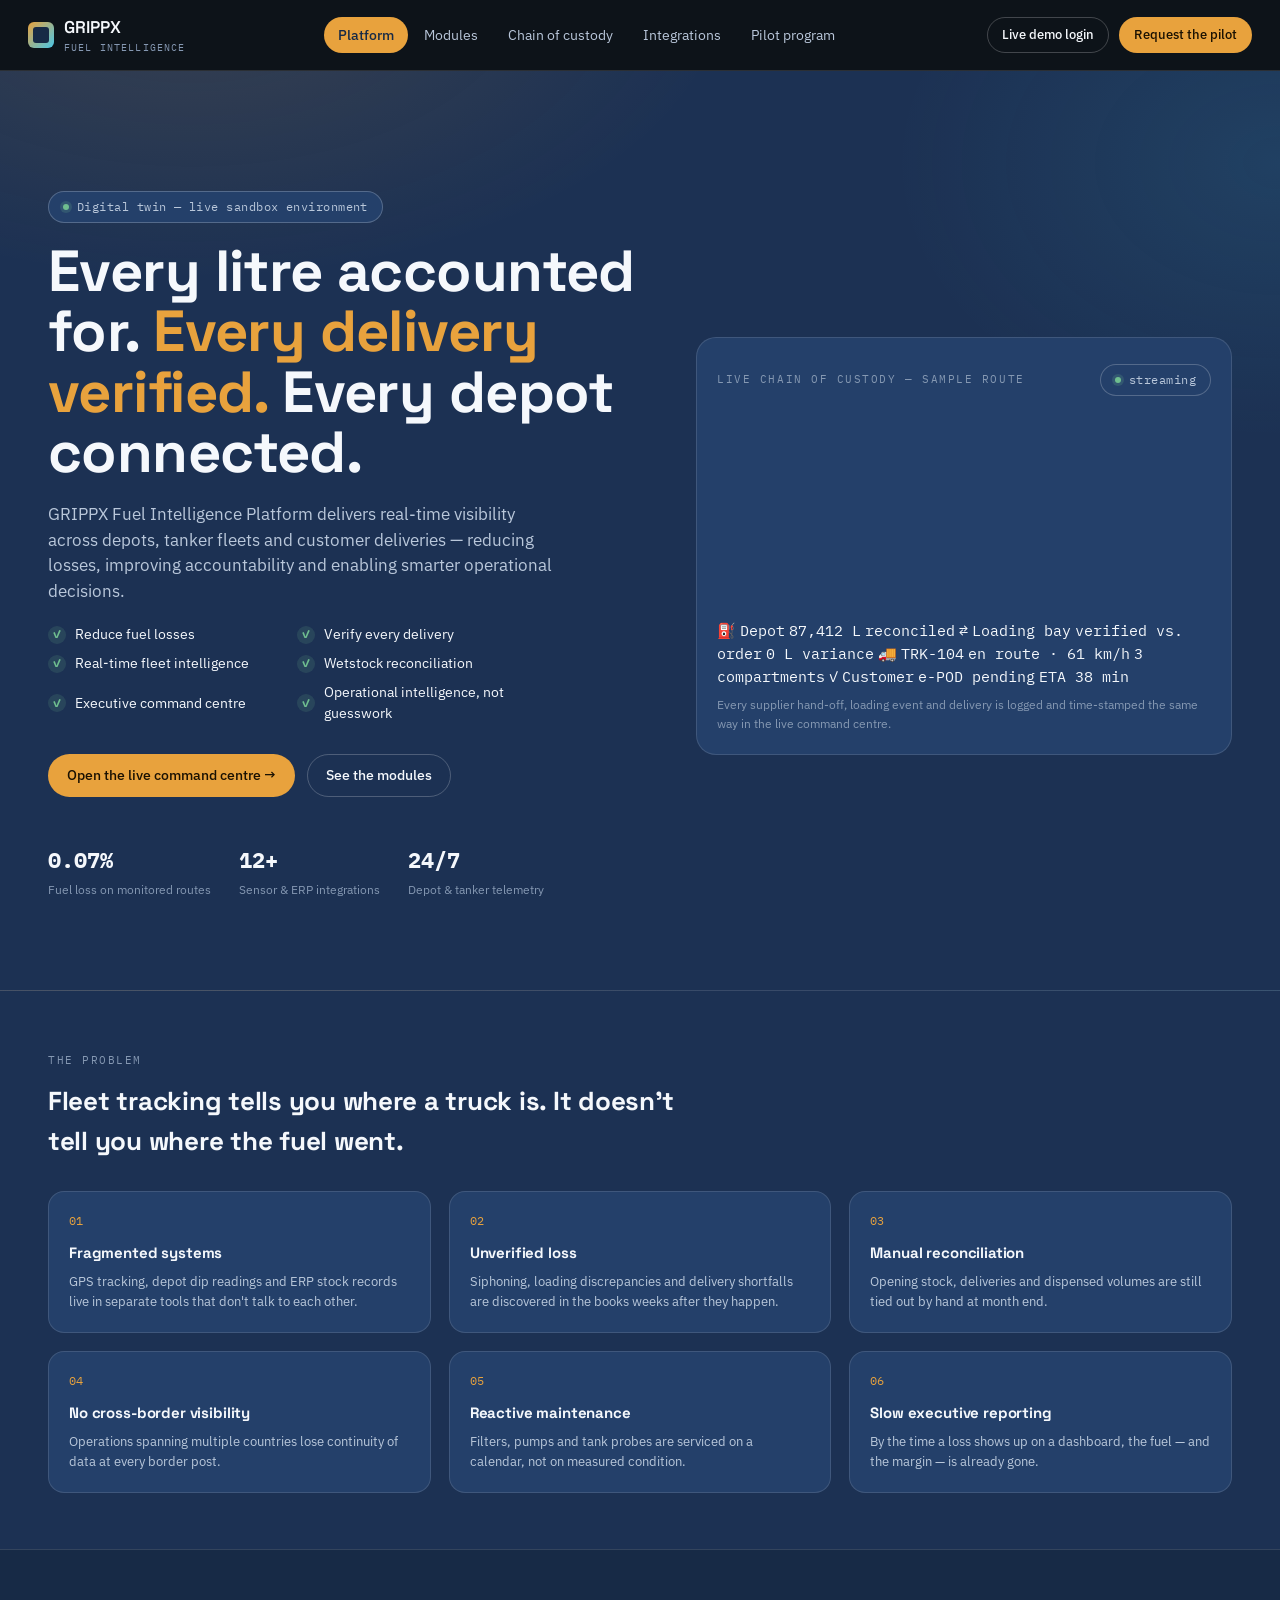
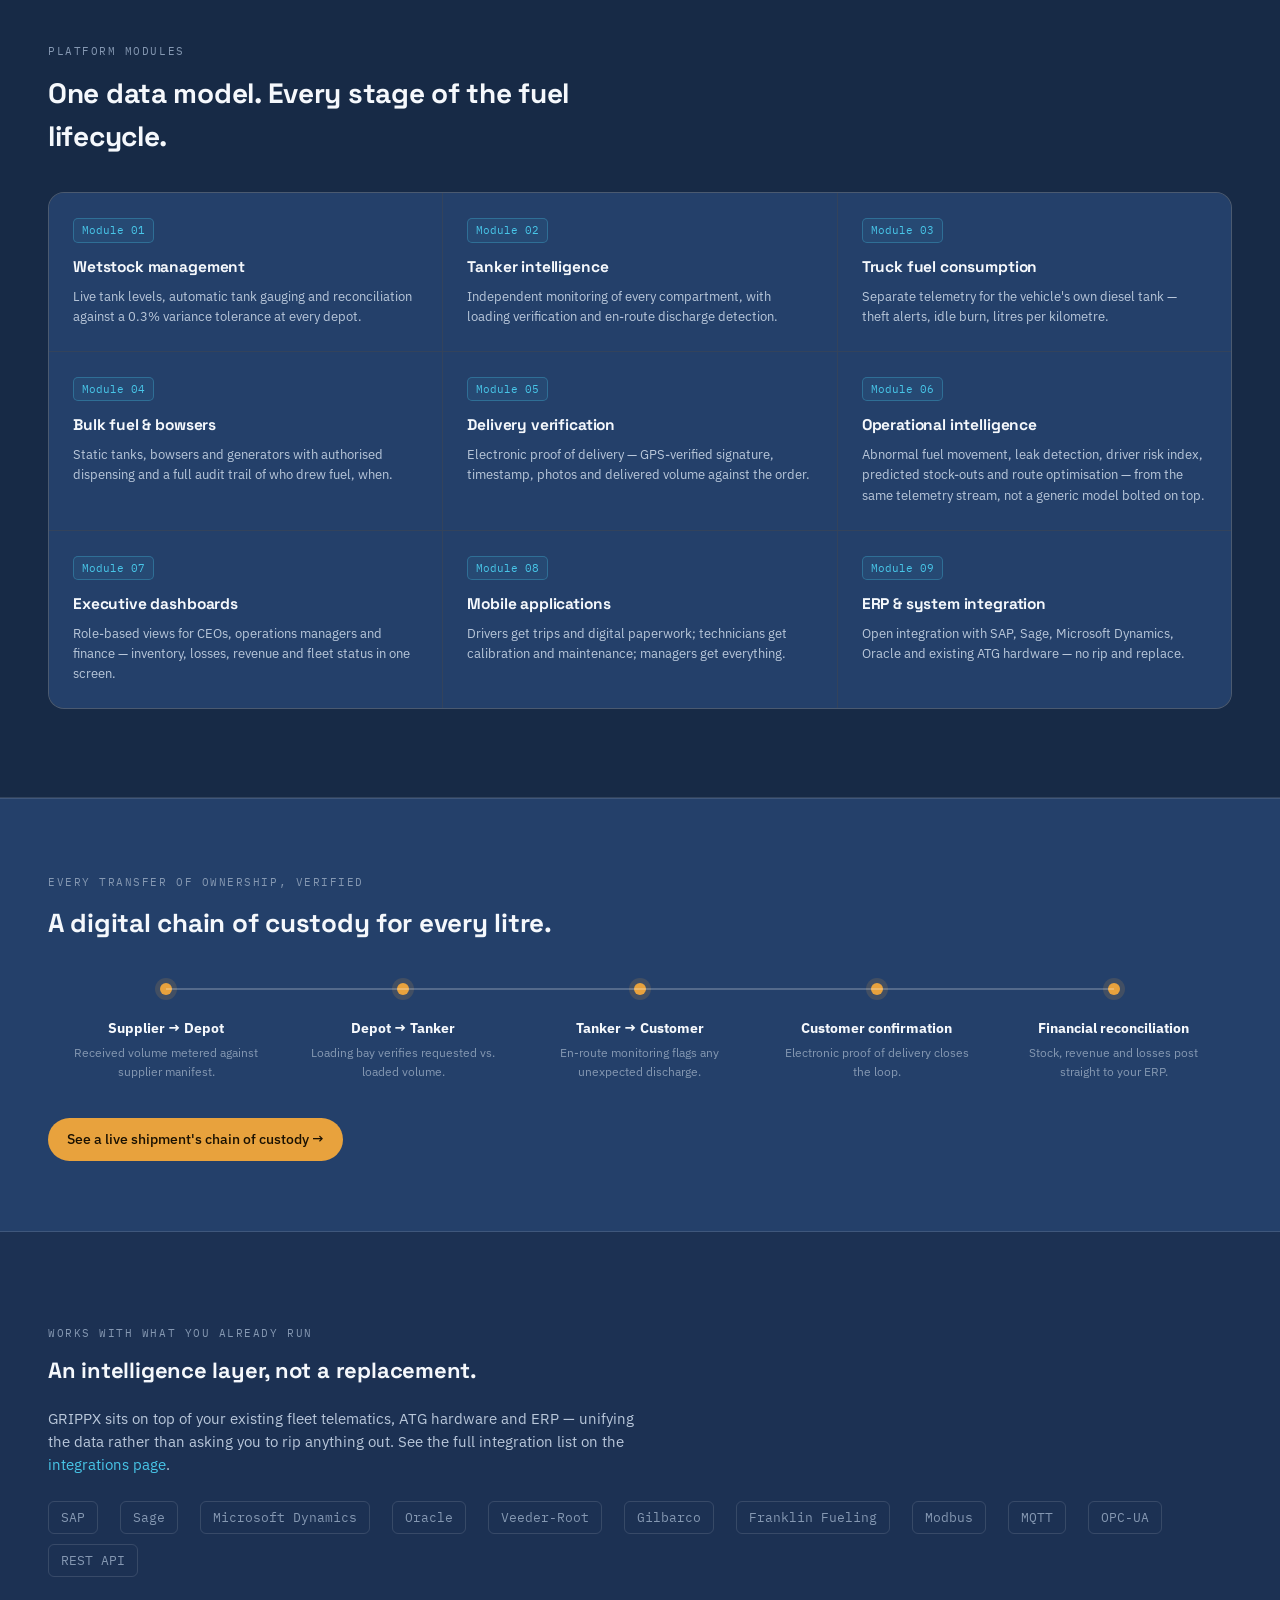
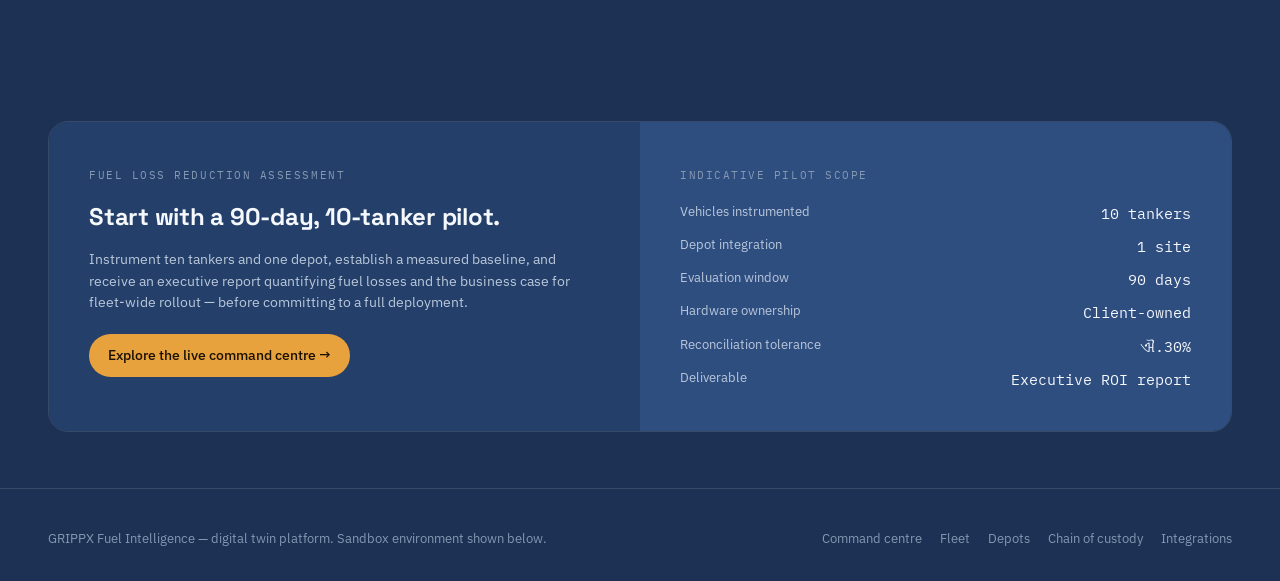
==== index.html @ 18851857 "Add files via upload" ====
<!doctype html>
<html lang="en">
<head>
<meta charset="utf-8">
<meta name="viewport" content="width=device-width, initial-scale=1">
<title>GRIPPX Fuel Intelligence — The Digital Twin for Your Fuel Supply Chain</title>
<meta name="description" content="A live digital twin of your fuel supply chain — depot wetstock, tanker compartments and delivery verification, unified in real time.">
<link rel="stylesheet" href="css/styles.css">
<style>
  .hero{
    padding:120px 0 90px;
    background:
      radial-gradient(ellipse 900px 500px at 15% -10%, rgba(232,162,61,0.14), transparent 60%),
      radial-gradient(ellipse 700px 500px at 100% 10%, rgba(72,198,232,0.10), transparent 55%);
    border-bottom:1px solid var(--line);
  }
  .hero-grid{ display:grid; grid-template-columns:1.05fr 0.95fr; gap:56px; align-items:center; }
  @media (max-width:980px){ .hero-grid{ grid-template-columns:1fr; } .hero{ padding:80px 0 60px; } }
  .hero h1{ font-size:clamp(34px,4.6vw,58px); line-height:1.04; margin:18px 0 20px; }
  .hero h1 em{ font-style:normal; color:var(--amber); }
  .hero p.lead{ font-size:16.5px; color:var(--text-dim); max-width:520px; }
  .outcome-list{
    list-style:none; margin:20px 0 0; padding:0; max-width:480px;
    display:grid; grid-template-columns:1fr 1fr; gap:8px 18px;
  }
  .outcome-list li{ display:flex; align-items:center; gap:9px; font-size:13.5px; color:var(--text); }
  .outcome-list .check{
    width:18px; height:18px; border-radius:50%; flex:none;
    background:rgba(111,190,143,0.15); color:var(--sage);
    display:flex; align-items:center; justify-content:center; font-size:11px; font-weight:700;
  }
  .hero-actions{ display:flex; gap:12px; margin-top:30px; flex-wrap:wrap; }
  .hero-stats{ display:flex; gap:28px; margin-top:46px; flex-wrap:wrap; }
  .hero-stats div strong{ display:block; font-family:var(--font-mono); font-size:22px; color:var(--text); }
  .hero-stats div span{ font-size:11.5px; color:var(--text-faint); }

  /* signature flow diagram */
  .flow-card{ background:var(--panel); border:1px solid var(--line); border-radius:20px; padding:26px 20px 20px; }
  .flow-card .cap{ display:flex; justify-content:space-between; align-items:baseline; margin-bottom:14px; }
  .flow-node text{ font-family:var(--font-mono); }
  .flow-particle{ filter:drop-shadow(0 0 3px var(--amber)); }

  .logos-row{ display:flex; flex-wrap:wrap; gap:10px 22px; align-items:center; }
  .logos-row span{ font-family:var(--font-mono); font-size:12.5px; color:var(--text-faint); border:1px solid var(--line); padding:6px 12px; border-radius:6px; }

  .problem-grid{ display:grid; grid-template-columns:repeat(3,1fr); gap:18px; }
  @media (max-width:880px){ .problem-grid{ grid-template-columns:1fr 1fr; } }
  @media (max-width:600px){ .problem-grid{ grid-template-columns:1fr; } }
  .problem-card{ padding:20px; }
  .problem-card .num{ font-family:var(--font-mono); color:var(--amber); font-size:12px; }
  .problem-card h4{ font-size:15px; margin:10px 0 8px; }
  .problem-card p{ font-size:13px; color:var(--text-dim); }

  .module-list{ display:grid; grid-template-columns:repeat(3,1fr); gap:1px; background:var(--line); border:1px solid var(--line); border-radius:16px; overflow:hidden; }
  @media (max-width:880px){ .module-list{ grid-template-columns:1fr 1fr; } }
  @media (max-width:600px){ .module-list{ grid-template-columns:1fr; } }
  .module{ background:var(--panel); padding:24px; }
  .module .tagchip{ display:inline-block; font-family:var(--font-mono); font-size:10.5px; color:var(--cyan); border:1px solid rgba(72,198,232,0.3); background:rgba(72,198,232,0.07); padding:3px 8px; border-radius:5px; margin-bottom:12px; }
  .module h4{ font-size:15.5px; margin-bottom:8px; }
  .module p{ font-size:13px; color:var(--text-dim); }

  .custody-band{ padding:70px 0; background:var(--panel); border-top:1px solid var(--line); border-bottom:1px solid var(--line); }
  .custody-steps{ display:flex; align-items:stretch; gap:0; margin-top:40px; }
  .custody-step{ flex:1; position:relative; padding:0 18px; text-align:center; }
  .custody-step .dot{ width:12px; height:12px; border-radius:50%; background:var(--amber); margin:0 auto 14px; box-shadow:0 0 0 5px rgba(232,162,61,0.15); }
  .custody-step .line{ position:absolute; top:5px; left:-50%; width:100%; height:2px; background:var(--line-strong); z-index:0; }
  .custody-step:first-child .line{ display:none; }
  .custody-step h5{ font-size:13.5px; margin-bottom:6px; }
  .custody-step p{ font-size:12px; color:var(--text-faint); }
  @media (max-width:780px){ .custody-steps{ flex-direction:column; gap:24px; } .custody-step .line{ display:none; } }

  .cta-band{ padding:90px 0; text-align:center; }
  .cta-band h2{ font-size:clamp(26px,3.4vw,40px); max-width:680px; margin:0 auto 16px; }
  .cta-band p{ color:var(--text-dim); max-width:520px; margin:0 auto 28px; }

  .pilot-card{ display:grid; grid-template-columns:1fr 1fr; gap:0; border:1px solid var(--line); border-radius:20px; overflow:hidden; }
  @media (max-width:820px){ .pilot-card{ grid-template-columns:1fr; } }
  .pilot-copy{ padding:40px; background:var(--panel); }
  .pilot-figures{ padding:40px; background:var(--panel-2); }
  .pilot-figures dl{ display:grid; grid-template-columns:1fr auto; gap:10px 16px; margin:0; }
  .pilot-figures dt{ color:var(--text-dim); font-size:13px; }
  .pilot-figures dd{ margin:0; font-family:var(--font-mono); text-align:right; }
</style>
</head>
<body>

<header class="shell-header">
  <a href="index.html" class="brand"><span class="mark"></span><div>GRIPPX<br><small>FUEL INTELLIGENCE</small></div></a>
  <nav class="nav-links">
    <a href="index.html" data-nav="index.html">Platform</a>
    <a href="#modules">Modules</a>
    <a href="custody.html">Chain of custody</a>
    <a href="integrations.html" data-nav="integrations.html">Integrations</a>
    <a href="#pilot">Pilot program</a>
  </nav>
  <div class="nav-cta">
    <button class="menu-toggle" aria-label="Menu">☰</button>
    <a href="login.html" class="btn btn-ghost btn-sm">Live demo login</a>
    <a href="#pilot" class="btn btn-primary btn-sm">Request the pilot</a>
  </div>
</header>

<section class="hero">
  <div class="wrap hero-grid">
    <div>
      <span class="pill"><span class="dot live"></span> Digital twin — live sandbox environment</span>
      <h1>Every litre accounted for. <em>Every delivery verified.</em> Every depot connected.</h1>
      <p class="lead">GRIPPX Fuel Intelligence Platform delivers real-time visibility across depots, tanker fleets and customer deliveries — reducing losses, improving accountability and enabling smarter operational decisions.</p>
      <ul class="outcome-list">
        <li><span class="check">✓</span> Reduce fuel losses</li>
        <li><span class="check">✓</span> Verify every delivery</li>
        <li><span class="check">✓</span> Real-time fleet intelligence</li>
        <li><span class="check">✓</span> Wetstock reconciliation</li>
        <li><span class="check">✓</span> Executive command centre</li>
        <li><span class="check">✓</span> Operational intelligence, not guesswork</li>
      </ul>
      <div class="hero-actions">
        <a href="dashboard.html" class="btn btn-primary">Open the live command centre →</a>
        <a href="#modules" class="btn btn-ghost">See the modules</a>
      </div>
      <div class="hero-stats">
        <div><strong>0.07%</strong><span>Fuel loss on monitored routes</span></div>
        <div><strong>12+</strong><span>Sensor &amp; ERP integrations</span></div>
        <div><strong>24/7</strong><span>Depot &amp; tanker telemetry</span></div>
      </div>
    </div>

    <div class="flow-card">
      <div class="cap">
        <span class="eyebrow">Live chain of custody — sample route</span>
        <span class="pill"><span class="dot live"></span> streaming</span>
      </div>
      <svg viewBox="0 0 520 220" width="100%" style="height:auto; display:block;"
        <line x1="60" y1="110" x2="460" y2="110" stroke="var(--line-strong)" stroke-width="2"/>
        <!-- flowing particles -->
        <circle r="3.4" fill="var(--amber)" class="flow-particle"><animateMotion dur="3.2s" repeatCount="indefinite" path="M60,110 L460,110"/></circle>
        <circle r="3.4" fill="var(--amber)" class="flow-particle" opacity="0.7"><animateMotion dur="3.2s" begin="1.05s" repeatCount="indefinite" path="M60,110 L460,110"/></circle>
        <circle r="3.4" fill="var(--amber)" class="flow-particle" opacity="0.45"><animateMotion dur="3.2s" begin="2.1s" repeatCount="indefinite" path="M60,110 L460,110"/></circle>

        <!-- nodes -->
        <g class="flow-node" transform="translate(60,110)">
          <circle r="16" fill="var(--ink)" stroke="var(--cyan)" stroke-width="1.6"/>
          <circle r="16" fill="none" stroke="var(--cyan)" stroke-width="1"><animate attributeName="r" values="16;26;16" dur="2.8s" repeatCount="indefinite"/><animate attributeName="opacity" values="0.5;0;0.5" dur="2.8s" repeatCount="indefinite"/></circle>
          <text x="0" y="4" text-anchor="middle" font-size="10" fill="var(--text)">⛽</text>
          <text x="0" y="-30" text-anchor="middle" font-size="11" fill="var(--text)">Depot</text>
          <text x="0" y="-16" text-anchor="middle" font-size="9" fill="var(--text-faint)">87,412 L</text>
          <text x="0" y="42" text-anchor="middle" font-size="9" fill="var(--sage)">reconciled</text>
        </g>
        <g class="flow-node" transform="translate(193,110)">
          <circle r="16" fill="var(--ink)" stroke="var(--amber)" stroke-width="1.6"/>
          <text x="0" y="4" text-anchor="middle" font-size="10" fill="var(--text)">⇄</text>
          <text x="0" y="-30" text-anchor="middle" font-size="11" fill="var(--text)">Loading bay</text>
          <text x="0" y="-16" text-anchor="middle" font-size="9" fill="var(--text-faint)">verified vs. order</text>
          <text x="0" y="42" text-anchor="middle" font-size="9" fill="var(--sage)">0 L variance</text>
        </g>
        <g class="flow-node" transform="translate(326,110)">
          <circle r="16" fill="var(--ink)" stroke="var(--amber)" stroke-width="1.6"/>
          <text x="0" y="4" text-anchor="middle" font-size="10" fill="var(--text)">🚚</text>
          <text x="0" y="-30" text-anchor="middle" font-size="11" fill="var(--text)">TRK-104</text>
          <text x="0" y="-16" text-anchor="middle" font-size="9" fill="var(--text-faint)">en route · 61 km/h</text>
          <text x="0" y="42" text-anchor="middle" font-size="9" fill="var(--cyan)">3 compartments</text>
        </g>
        <g class="flow-node" transform="translate(460,110)">
          <circle r="16" fill="var(--ink)" stroke="var(--sage)" stroke-width="1.6"/>
          <text x="0" y="4" text-anchor="middle" font-size="10" fill="var(--text)">✓</text>
          <text x="0" y="-30" text-anchor="middle" font-size="11" fill="var(--text)">Customer</text>
          <text x="0" y="-16" text-anchor="middle" font-size="9" fill="var(--text-faint)">e-POD pending</text>
          <text x="0" y="42" text-anchor="middle" font-size="9" fill="var(--text-faint)">ETA 38 min</text>
        </g>
      </svg>
      <div style="margin-top:8px; font-size:12px; color:var(--text-faint);">Every supplier hand-off, loading event and delivery is logged and time-stamped the same way in the live command centre.</div>
    </div>
  </div>
</section>

<section class="section-tight">
  <div class="wrap">
    <span class="eyebrow">The problem</span>
    <h2 style="font-size:26px; margin:10px 0 30px; max-width:640px;">Fleet tracking tells you where a truck is. It doesn't tell you where the fuel went.</h2>
    <div class="problem-grid">
      <div class="card problem-card"><div class="num">01</div><h4>Fragmented systems</h4><p>GPS tracking, depot dip readings and ERP stock records live in separate tools that don't talk to each other.</p></div>
      <div class="card problem-card"><div class="num">02</div><h4>Unverified loss</h4><p>Siphoning, loading discrepancies and delivery shortfalls are discovered in the books weeks after they happen.</p></div>
      <div class="card problem-card"><div class="num">03</div><h4>Manual reconciliation</h4><p>Opening stock, deliveries and dispensed volumes are still tied out by hand at month end.</p></div>
      <div class="card problem-card"><div class="num">04</div><h4>No cross-border visibility</h4><p>Operations spanning multiple countries lose continuity of data at every border post.</p></div>
      <div class="card problem-card"><div class="num">05</div><h4>Reactive maintenance</h4><p>Filters, pumps and tank probes are serviced on a calendar, not on measured condition.</p></div>
      <div class="card problem-card"><div class="num">06</div><h4>Slow executive reporting</h4><p>By the time a loss shows up on a dashboard, the fuel — and the margin — is already gone.</p></div>
    </div>
  </div>
</section>

<section class="section" id="modules" style="background:var(--ink); border-top:1px solid var(--line); border-bottom:1px solid var(--line);">
  <div class="wrap">
    <span class="eyebrow">Platform modules</span>
    <h2 style="font-size:28px; margin:10px 0 34px; max-width:640px;">One data model. Every stage of the fuel lifecycle.</h2>
    <div class="module-list">
      <div class="module"><span class="tagchip">Module 01</span><h4>Wetstock management</h4><p>Live tank levels, automatic tank gauging and reconciliation against a 0.3% variance tolerance at every depot.</p></div>
      <div class="module"><span class="tagchip">Module 02</span><h4>Tanker intelligence</h4><p>Independent monitoring of every compartment, with loading verification and en-route discharge detection.</p></div>
      <div class="module"><span class="tagchip">Module 03</span><h4>Truck fuel consumption</h4><p>Separate telemetry for the vehicle's own diesel tank — theft alerts, idle burn, litres per kilometre.</p></div>
      <div class="module"><span class="tagchip">Module 04</span><h4>Bulk fuel &amp; bowsers</h4><p>Static tanks, bowsers and generators with authorised dispensing and a full audit trail of who drew fuel, when.</p></div>
      <div class="module"><span class="tagchip">Module 05</span><h4>Delivery verification</h4><p>Electronic proof of delivery — GPS-verified signature, timestamp, photos and delivered volume against the order.</p></div>
      <div class="module"><span class="tagchip">Module 06</span><h4>Operational intelligence</h4><p>Abnormal fuel movement, leak detection, driver risk index, predicted stock-outs and route optimisation — from the same telemetry stream, not a generic model bolted on top.</p></div>
      <div class="module"><span class="tagchip">Module 07</span><h4>Executive dashboards</h4><p>Role-based views for CEOs, operations managers and finance — inventory, losses, revenue and fleet status in one screen.</p></div>
      <div class="module"><span class="tagchip">Module 08</span><h4>Mobile applications</h4><p>Drivers get trips and digital paperwork; technicians get calibration and maintenance; managers get everything.</p></div>
      <div class="module"><span class="tagchip">Module 09</span><h4>ERP &amp; system integration</h4><p>Open integration with SAP, Sage, Microsoft Dynamics, Oracle and existing ATG hardware — no rip and replace.</p></div>
    </div>
  </div>
</section>

<section class="custody-band" id="custody">
  <div class="wrap">
    <span class="eyebrow">Every transfer of ownership, verified</span>
    <h2 style="font-size:26px; margin:10px 0 0; max-width:600px;">A digital chain of custody for every litre.</h2>
    <div class="custody-steps">
      <div class="custody-step"><div class="line"></div><div class="dot"></div><h5>Supplier → Depot</h5><p>Received volume metered against supplier manifest.</p></div>
      <div class="custody-step"><div class="line"></div><div class="dot"></div><h5>Depot → Tanker</h5><p>Loading bay verifies requested vs. loaded volume.</p></div>
      <div class="custody-step"><div class="line"></div><div class="dot"></div><h5>Tanker → Customer</h5><p>En-route monitoring flags any unexpected discharge.</p></div>
      <div class="custody-step"><div class="line"></div><div class="dot"></div><h5>Customer confirmation</h5><p>Electronic proof of delivery closes the loop.</p></div>
      <div class="custody-step"><div class="line"></div><div class="dot"></div><h5>Financial reconciliation</h5><p>Stock, revenue and losses post straight to your ERP.</p></div>
    </div>
    <div style="margin-top:36px;">
      <a href="custody.html" class="btn btn-primary">See a live shipment's chain of custody →</a>
    </div>
  </div>
</section>

<section class="section">
  <div class="wrap">
    <span class="eyebrow">Works with what you already run</span>
    <h2 style="font-size:22px; margin:10px 0 20px;">An intelligence layer, not a replacement.</h2>
    <p style="color:var(--text-dim); max-width:600px; margin-bottom:24px;">GRIPPX sits on top of your existing fleet telematics, ATG hardware and ERP — unifying the data rather than asking you to rip anything out. See the full integration list on the <a href="integrations.html" style="color:var(--cyan);">integrations page</a>.</p>
    <div class="logos-row">
      <span>SAP</span><span>Sage</span><span>Microsoft Dynamics</span><span>Oracle</span>
      <span>Veeder-Root</span><span>Gilbarco</span><span>Franklin Fueling</span>
      <span>Modbus</span><span>MQTT</span><span>OPC-UA</span><span>REST API</span>
    </div>
  </div>
</section>

<section class="section-tight" id="pilot">
  <div class="wrap">
    <div class="pilot-card">
      <div class="pilot-copy">
        <span class="eyebrow">Fuel loss reduction assessment</span>
        <h3 style="font-size:24px; margin:12px 0 14px;">Start with a 90-day, 10-tanker pilot.</h3>
        <p style="color:var(--text-dim); font-size:14px; margin-bottom:20px;">Instrument ten tankers and one depot, establish a measured baseline, and receive an executive report quantifying fuel losses and the business case for fleet-wide rollout — before committing to a full deployment.</p>
        <a href="dashboard.html" class="btn btn-primary">Explore the live command centre →</a>
      </div>
      <div class="pilot-figures">
        <span class="eyebrow">Indicative pilot scope</span>
        <dl style="margin-top:16px;">
          <dt>Vehicles instrumented</dt><dd>10 tankers</dd>
          <dt>Depot integration</dt><dd>1 site</dd>
          <dt>Evaluation window</dt><dd>90 days</dd>
          <dt>Hardware ownership</dt><dd>Client-owned</dd>
          <dt>Reconciliation tolerance</dt><dd>ଐ.30%</dd>
          <dt>Deliverable</dt><dd>Executive ROI report</dd>
        </dl>
      </div>
    </div>
  </div>
</section>

<footer class="site-footer">
  <div class="wrap">
    <span>GRIPPX Fuel Intelligence — digital twin platform. Sandbox environment shown below.</span>
    <nav>
      <a href="dashboard.html">Command centre</a>
      <a href="fleet.html">Fleet</a>
      <a href="depot.html">Depots</a>
      <a href="custody.html">Chain of custody</a>
      <a href="integrations.html">Integrations</a>
    </nav>
  </div>
</footer>

<script src="js/data.js"></script>
<script src="js/app.js"></script>
</body>
</html>
---- css/styles.css ----
/* =================================================================
   GRIPPX FUEL INTELLIGENCE — design system
   Standalone visual identity (independent of grippx.co retail brand)

   Direction: an instrumentation console for liquid fuel. The palette
   comes from the physical world being measured — graphite chassis,
   diesel-amber readouts, gauge-glass cyan — rather than a generic
   SaaS gradient. Numbers are set in mono because they are
   measurements, not decoration.
   ================================================================= */

@import url('https://fonts.googleapis.com/css2?family=Space+Grotesk:wght@400;500;600;700&family=IBM+Plex+Sans:wght@400;500;600&family=IBM+Plex+Mono:wght@400;500;600&display=swap');

:root{
  /* -- surfaces: mid-tone blueprint navy --
     Lighter than a typical "dark mode" black so it reads as an
     engineering blueprint / schematic surface rather than an OLED
     app shell — while still being a "dark UI" for the console. */
  --ink:        #172A46;
  --ink-2:      #1C3153;
  --panel:      #24406A;
  --panel-2:    #2F4E80;
  --panel-3:    #3B5D92;
  --line:       rgba(255,255,255,0.12);
  --line-strong:rgba(255,255,255,0.22);

  /* -- text -- */
  --text:       #F5F8FC;
  --text-dim:   #B9C7DA;
  --text-faint: #8598B2;

  /* -- signal colors (measured, not decorative) -- */
  --amber:      #E8A23D;   /* diesel / primary readout — the one warm note */
  --amber-dim:  #8A6528;
  --cyan:       #48C6E8;   /* telemetry / the "twin" glow */
  --cyan-dim:   #2C6E7C;
  --sage:       #6FBE8F;   /* nominal / ok */
  --red:        #E5555B;   /* critical alarm */
  --red-dim:    #4A2225;
  --violet:     #9C8CF0;   /* AI / predictive */

  --radius-sm: 6px;
  --radius: 10px;
  --radius-lg: 16px;

  --font-display: 'Space Grotesk', sans-serif;
  --font-body: 'IBM Plex Sans', sans-serif;
  --font-mono: 'IBM Plex Mono', monospace;
}

*,*::before,*::after{ box-sizing:border-box; }
html{ scroll-behavior:smooth; }
body{
  margin:0;
  background:var(--ink-2);
  color:var(--text);
  font-family:var(--font-body);
  font-size:15px;
  line-height:1.55;
  -webkit-font-smoothing:antialiased;
}
img{ max-width:100%; display:block; }
a{ color:inherit; text-decoration:none; }
h1,h2,h3,h4{ font-family:var(--font-display); margin:0; letter-spacing:-0.01em; }
p{ margin:0; }
button{ font-family:inherit; }
::selection{ background:var(--amber); color:var(--ink); }

@media (prefers-reduced-motion: reduce){
  *{ animation-duration:0.001ms !important; animation-iteration-count:1 !important; transition-duration:0.001ms !important; }
}

/* focus visibility */
a:focus-visible, button:focus-visible, [tabindex]:focus-visible{
  outline:2px solid var(--cyan);
  outline-offset:2px;
}

.mono{ font-family:var(--font-mono); }
.eyebrow{
  font-family:var(--font-mono);
  font-size:11px;
  letter-spacing:0.14em;
  text-transform:uppercase;
  color:var(--text-faint);
}

/* -------------------- shell / nav -------------------- */
.shell-header{
  position:sticky; top:0; z-index:50;
  display:flex; align-items:center; justify-content:space-between;
  gap:24px;
  padding:14px 28px;
  background:rgba(12,15,18,0.88);
  backdrop-filter:blur(10px);
  border-bottom:1px solid var(--line);
}
.brand{
  display:flex; align-items:center; gap:10px;
  font-family:var(--font-display); font-weight:600; font-size:17px;
  color:var(--text);
}
.brand .mark{
  width:26px; height:26px; border-radius:6px;
  background:linear-gradient(135deg, var(--amber), var(--cyan));
  position:relative; flex:none;
}
.brand .mark::after{
  content:''; position:absolute; inset:5px;
  border-radius:3px; background:var(--ink);
}
.brand small{
  display:block; font-family:var(--font-mono); font-weight:400;
  font-size:9.5px; letter-spacing:0.12em; color:var(--text-faint); margin-top:1px;
}

.nav-links{ display:flex; align-items:center; gap:2px; }
.nav-links a{
  padding:8px 14px; border-radius:999px; font-size:13.5px; color:var(--text-dim);
  transition:color .15s, background .15s;
}
.nav-links a:hover{ color:var(--text); background:var(--panel); }
.nav-links a.active{ color:var(--ink); background:var(--amber); font-weight:500; }

.nav-cta{
  display:flex; align-items:center; gap:10px;
}
.btn{
  display:inline-flex; align-items:center; gap:8px;
  padding:10px 18px; border-radius:999px;
  font-size:13.5px; font-weight:500; border:1px solid transparent;
  cursor:pointer; transition:transform .15s, filter .15s, background .15s;
  white-space:nowrap;
}
.btn:hover{ filter:brightness(1.08); }
.btn:active{ transform:scale(0.98); }
.btn-primary{ background:var(--amber); color:#1A1102; }
.btn-ghost{ background:transparent; border-color:var(--line-strong); color:var(--text); }
.btn-ghost:hover{ background:var(--panel); }
.btn-sm{ padding:7px 14px; font-size:12.5px; }

.menu-toggle{ display:none; background:none; border:1px solid var(--line-strong); color:var(--text); border-radius:8px; padding:8px 10px; }

@media (max-width: 880px){
  .nav-links{ display:none; }
  .menu-toggle{ display:inline-flex; }
}

/* -------------------- generic layout -------------------- */
.wrap{ max-width:1240px; margin:0 auto; padding:0 28px; }
.section{ padding:88px 0; }
.section-tight{ padding:56px 0; }
.grid{ display:grid; gap:20px; }

.pill{
  display:inline-flex; align-items:center; gap:8px;
  padding:6px 14px; border-radius:999px;
  border:1px solid var(--line-strong);
  font-family:var(--font-mono); font-size:11.5px; letter-spacing:0.04em;
  color:var(--text-dim); background:var(--panel);
}
.pill .dot{ width:6px; height:6px; border-radius:50%; background:var(--sage); box-shadow:0 0 0 3px rgba(111,190,143,0.18); }
.pill .dot.live{ animation:pulse-dot 2s infinite; }
@keyframes pulse-dot{ 0%,100%{ opacity:1 } 50%{ opacity:.35 } }

.card{
  background:var(--panel);
  border:1px solid var(--line);
  border-radius:var(--radius-lg);
  padding:22px;
}

footer.site-footer{
  border-top:1px solid var(--line);
  padding:40px 0 32px;
  color:var(--text-faint); font-size:13px;
}
footer.site-footer .wrap{ display:flex; justify-content:space-between; align-items:center; gap:16px; flex-wrap:wrap; }
footer.site-footer nav{ display:flex; gap:18px; flex-wrap:wrap; }
footer.site-footer a:hover{ color:var(--text-dim); }

/* -------------------- app shell (dashboard pages) -------------------- */
.app-body{ background:var(--ink-2); min-height:100vh; }
.app-frame{ display:flex; min-height:100vh; }

.app-sidebar{
  width:220px; flex:none;
  background:var(--ink);
  border-right:1px solid var(--line);
  padding:18px 12px;
  position:sticky; top:0; height:100vh;
  display:flex; flex-direction:column; gap:4px;
}
.app-sidebar .brand{ padding:6px 10px 18px; }
.side-link{
  display:flex; align-items:center; gap:10px;
  padding:9px 12px; border-radius:8px; font-size:13.5px;
  color:var(--text-dim);
}
.side-link svg{ width:16px; height:16px; flex:none; opacity:.8; }
.side-link:hover{ background:var(--panel); color:var(--text); }
.side-link.active{ background:var(--panel-2); color:var(--amber); border:1px solid var(--line); }
.side-group-label{
  font-family:var(--font-mono); font-size:10px; letter-spacing:0.12em; text-transform:uppercase;
  color:var(--text-faint); padding:16px 12px 6px;
}
.sidebar-foot{
  margin-top:auto; padding:12px; border-top:1px solid var(--line);
  font-size:12px; color:var(--text-faint); font-family:var(--font-mono);
}

.app-main{ flex:1; min-width:0; }
.topbar{
  display:flex; align-items:center; justify-content:space-between; gap:16px;
  padding:16px 26px; border-bottom:1px solid var(--line);
  background:rgba(16,20,26,0.9); backdrop-filter:blur(8px);
  position:sticky; top:0; z-index:20;
}
.topbar h1{ font-size:19px; }
.topbar .sub{ color:var(--text-faint); font-size:12.5px; font-family:var(--font-mono); margin-top:2px; }
.topbar-right{ display:flex; align-items:center; gap:14px; }
.clock{ font-family:var(--font-mono); font-size:12.5px; color:var(--text-dim); }

.app-content{ padding:24px 26px 60px; }

/* KPI strip */
.kpi-grid{ display:grid; grid-template-columns:repeat(auto-fit,minmax(180px,1fr)); gap:14px; }
.kpi{
  background:var(--panel); border:1px solid var(--line); border-radius:var(--radius);
  padding:16px 18px;
}
.kpi .eyebrow{ margin-bottom:8px; }
.kpi .val{ font-family:var(--font-mono); font-size:26px; font-weight:600; letter-spacing:-0.01em; }
.kpi .val .unit{ font-size:13px; color:var(--text-faint); font-weight:400; margin-left:4px; }
.kpi .delta{ font-size:12px; margin-top:6px; display:flex; align-items:center; gap:5px; }
.kpi .delta.up{ color:var(--sage); }
.kpi .delta.down{ color:var(--red); }
.kpi .delta.flat{ color:var(--text-faint); }

.panel-title{ display:flex; align-items:center; justify-content:space-between; margin-bottom:16px; gap:10px; flex-wrap:wrap; }
.panel-title h3{ font-size:15px; }
.panel-title .eyebrow{ margin-top:3px; }

.tag{
  font-family:var(--font-mono); font-size:10.5px; letter-spacing:0.04em;
  padding:3px 8px; border-radius:5px; border:1px solid var(--line-strong);
  color:var(--text-dim);
}
.tag.ok{ color:var(--sage); border-color:rgba(111,190,143,0.35); background:rgba(111,190,143,0.08); }
.tag.warn{ color:var(--amber); border-color:rgba(232,162,61,0.35); background:rgba(232,162,61,0.08); }
.tag.crit{ color:var(--red); border-color:rgba(229,85,91,0.4); background:rgba(229,85,91,0.1); }
.tag.info{ color:var(--cyan); border-color:rgba(72,198,232,0.35); background:rgba(72,198,232,0.08); }

/* scrollbars in panels */
.scroll-panel{ max-height:420px; overflow-y:auto; }
.scroll-panel::-webkit-scrollbar{ width:8px; }
.scroll-panel::-webkit-scrollbar-thumb{ background:var(--panel-3); border-radius:8px; }

/* alerts list */
.alert-row{
  display:flex; gap:12px; align-items:flex-start;
  padding:12px 0; border-bottom:1px solid var(--line);
}
.alert-row:last-child{ border-bottom:none; }
.alert-icon{
  width:30px; height:30px; border-radius:8px; flex:none;
  display:flex; align-items:center; justify-content:center;
  font-family:var(--font-mono); font-size:13px;
}
.alert-icon.crit{ background:rgba(229,85,91,0.14); color:var(--red); }
.alert-icon.warn{ background:rgba(232,162,61,0.14); color:var(--amber); }
.alert-icon.info{ background:rgba(72,198,232,0.14); color:var(--cyan); }
.alert-row .body{ flex:1; min-width:0; }
.alert-row .head{ display:flex; justify-content:space-between; gap:10px; align-items:baseline; }
.alert-row .head strong{ font-size:13.5px; font-weight:500; }
.alert-row .time{ font-family:var(--font-mono); font-size:11px; color:var(--text-faint); white-space:nowrap; }
.alert-row .desc{ color:var(--text-dim); font-size:12.5px; margin-top:2px; }

/* tank gauge */
.tank{
  display:flex; flex-direction:column; align-items:center; gap:10px;
}
.tank-body{
  width:64px; height:120px; border-radius:8px;
  border:2px solid var(--line-strong); position:relative; overflow:hidden;
  background:var(--ink);
}
.tank-fill{
  position:absolute; left:0; right:0; bottom:0;
  background:linear-gradient(180deg, var(--amber), var(--amber-dim));
  transition:height 1.2s ease;
}
.tank-fill::before{
  content:''; position:absolute; top:-4px; left:0; right:0; height:8px;
  background:inherit; filter:brightness(1.3);
  clip-path:polygon(0 60%,10% 40%,20% 60%,30% 40%,40% 60%,50% 40%,60% 60%,70% 40%,80% 60%,90% 40%,100% 60%,100% 100%,0 100%);
}
.tank .pct{ font-family:var(--font-mono); font-weight:600; font-size:15px; }
.tank .label{ font-size:11.5px; color:var(--text-dim); text-align:center; }
.tank .meta{ font-family:var(--font-mono); font-size:10px; color:var(--text-faint); text-align:center; }

/* table */
table.data-table{ width:100%; border-collapse:collapse; font-size:13px; }
.data-table th{
  text-align:left; font-family:var(--font-mono); font-weight:500; font-size:10.5px;
  letter-spacing:0.06em; text-transform:uppercase; color:var(--text-faint);
  padding:0 12px 10px; border-bottom:1px solid var(--line);
}
.data-table td{ padding:12px; border-bottom:1px solid var(--line); vertical-align:middle; }
.data-table tr:last-child td{ border-bottom:none; }
.data-table tr.clickable{ cursor:pointer; transition:background .12s; }
.data-table tr.clickable:hover{ background:var(--panel-2); }

.progress{ height:6px; border-radius:4px; background:var(--panel-3); overflow:hidden; }
.progress > span{ display:block; height:100%; background:var(--cyan); border-radius:4px; }

.badge-driver{
  display:inline-flex; align-items:center; gap:8px; font-size:12.5px;
}
.avatar{
  width:24px; height:24px; border-radius:50%; flex:none;
  background:var(--panel-3); display:flex; align-items:center; justify-content:center;
  font-family:var(--font-mono); font-size:10px; color:var(--text-dim);
}

/* -------------------- role switcher -------------------- */
.role-switcher{
  display:flex; align-items:center; gap:2px;
  background:var(--panel); border:1px solid var(--line-strong);
  border-radius:999px; padding:3px;
}
.role-btn{
  border:none; background:transparent; color:var(--text-dim);
  font-size:12px; font-family:var(--font-mono); padding:6px 12px; border-radius:999px;
  cursor:pointer; transition:background .15s, color .15s;
  white-space:nowrap;
}
.role-btn:hover{ color:var(--text); }
.role-btn.active{ background:var(--amber); color:#1A1102; font-weight:600; }
.role-note{
  font-size:11px; color:var(--text-faint); margin-top:6px; text-align:right;
}

/* -------------------- locked / gated content -------------------- */
.locked-block{
  position:relative; overflow:hidden;
  min-height:120px;
}
.locked-block > *:not(.lock-overlay){ filter:blur(3px); opacity:0.35; pointer-events:none; user-select:none; }
.lock-overlay{
  position:absolute; inset:0; z-index:5;
  display:flex; flex-direction:column; align-items:center; justify-content:center; gap:8px;
  text-align:center; padding:16px;
}
.lock-overlay .lock-icon{
  width:34px; height:34px; border-radius:10px;
  background:var(--panel-3); border:1px solid var(--line-strong);
  display:flex; align-items:center; justify-content:center; font-size:15px; color:var(--text-dim);
}
.lock-overlay strong{ font-size:12.5px; color:var(--text); }
.lock-overlay span{ font-size:11.5px; color:var(--text-faint); font-family:var(--font-mono); }

.locked-action{
  opacity:0.45; cursor:not-allowed !important; pointer-events:none;
}
.action-lock-note{
  font-size:10.5px; color:var(--text-faint); font-family:var(--font-mono);
  display:flex; align-items:center; gap:5px; margin-top:4px;
}

.page-gate{ position:relative; }
.page-gate-overlay{
  position:absolute; inset:0; z-index:30;
  background:rgba(28,49,83,0.88); backdrop-filter:blur(6px);
  display:flex; align-items:center; justify-content:center;
}
.page-gate-card{
  text-align:center; max-width:360px; padding:36px 30px;
  background:var(--panel); border:1px solid var(--line-strong); border-radius:var(--radius-lg);
}
.page-gate-card .lock-icon{
  width:44px; height:44px; border-radius:12px; margin:0 auto 16px;
  background:var(--panel-3); border:1px solid var(--line-strong);
  display:flex; align-items:center; justify-content:center; font-size:19px; color:var(--amber);
}
.page-gate-card h3{ font-size:16px; margin-bottom:8px; }
.page-gate-card p{ font-size:12.5px; color:var(--text-dim); margin-bottom:18px; }

/* -------------------- clickable drill-down cards -------------------- */
.kpi-link, .card-link{
  cursor:pointer; transition:transform .15s, border-color .15s, background .15s;
  position:relative;
}
.kpi-link:hover, .card-link:hover{
  border-color:var(--line-strong); background:var(--panel-2); transform:translateY(-1px);
}
.kpi-link::after{
  content:'\2197'; position:absolute; top:14px; right:14px;
  font-size:12px; color:var(--text-faint); opacity:0; transition:opacity .15s;
}
.kpi-link:hover::after{ opacity:1; color:var(--cyan); }
.card-link .drill-chip{
  font-family:var(--font-mono); font-size:10.5px; color:var(--text-faint);
  display:inline-flex; align-items:center; gap:4px; margin-top:2px;
}
.card-link:hover .drill-chip{ color:var(--cyan); }

.pump-btn{
  display:flex; justify-content:space-between; align-items:center;
  padding:14px; border-radius:var(--radius); background:var(--panel); border:1px solid var(--line);
  cursor:pointer; transition:background .15s, border-color .15s; width:100%; text-align:left;
}
.pump-btn:hover:not(.locked-action){ background:var(--panel-2); border-color:var(--line-strong); }

.alert-ack-btn{
  font-family:var(--font-mono); font-size:10.5px; color:var(--text-dim);
  border:1px solid var(--line-strong); background:transparent; border-radius:6px;
  padding:4px 9px; cursor:pointer; flex:none; margin-left:8px; transition:background .15s, color .15s;
}
.alert-ack-btn:hover:not(.locked-action){ background:var(--panel-3); color:var(--text); }
@media (max-width: 980px){
  .app-sidebar{ display:none; }
  .app-content{ padding:18px; }
}
@media (max-width: 640px){
  .section{ padding:56px 0; }
  .wrap{ padding:0 18px; }
}
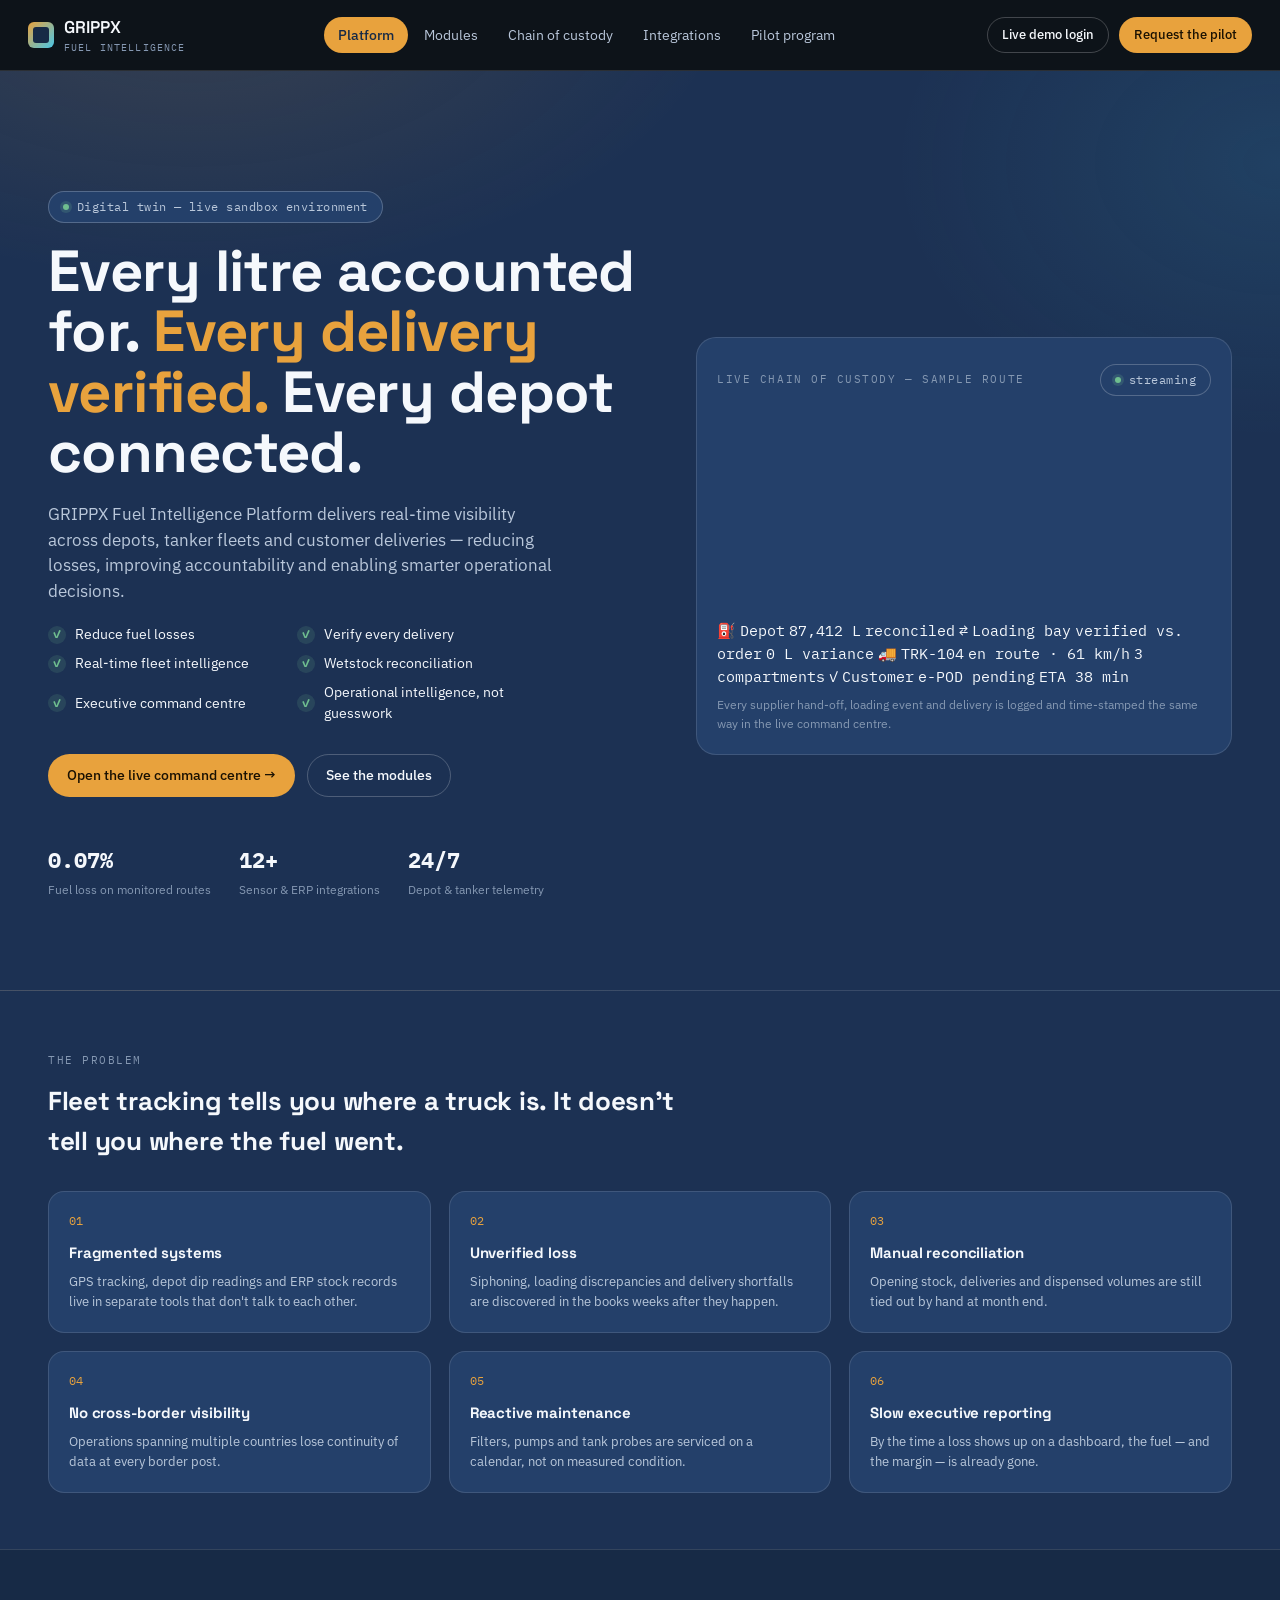
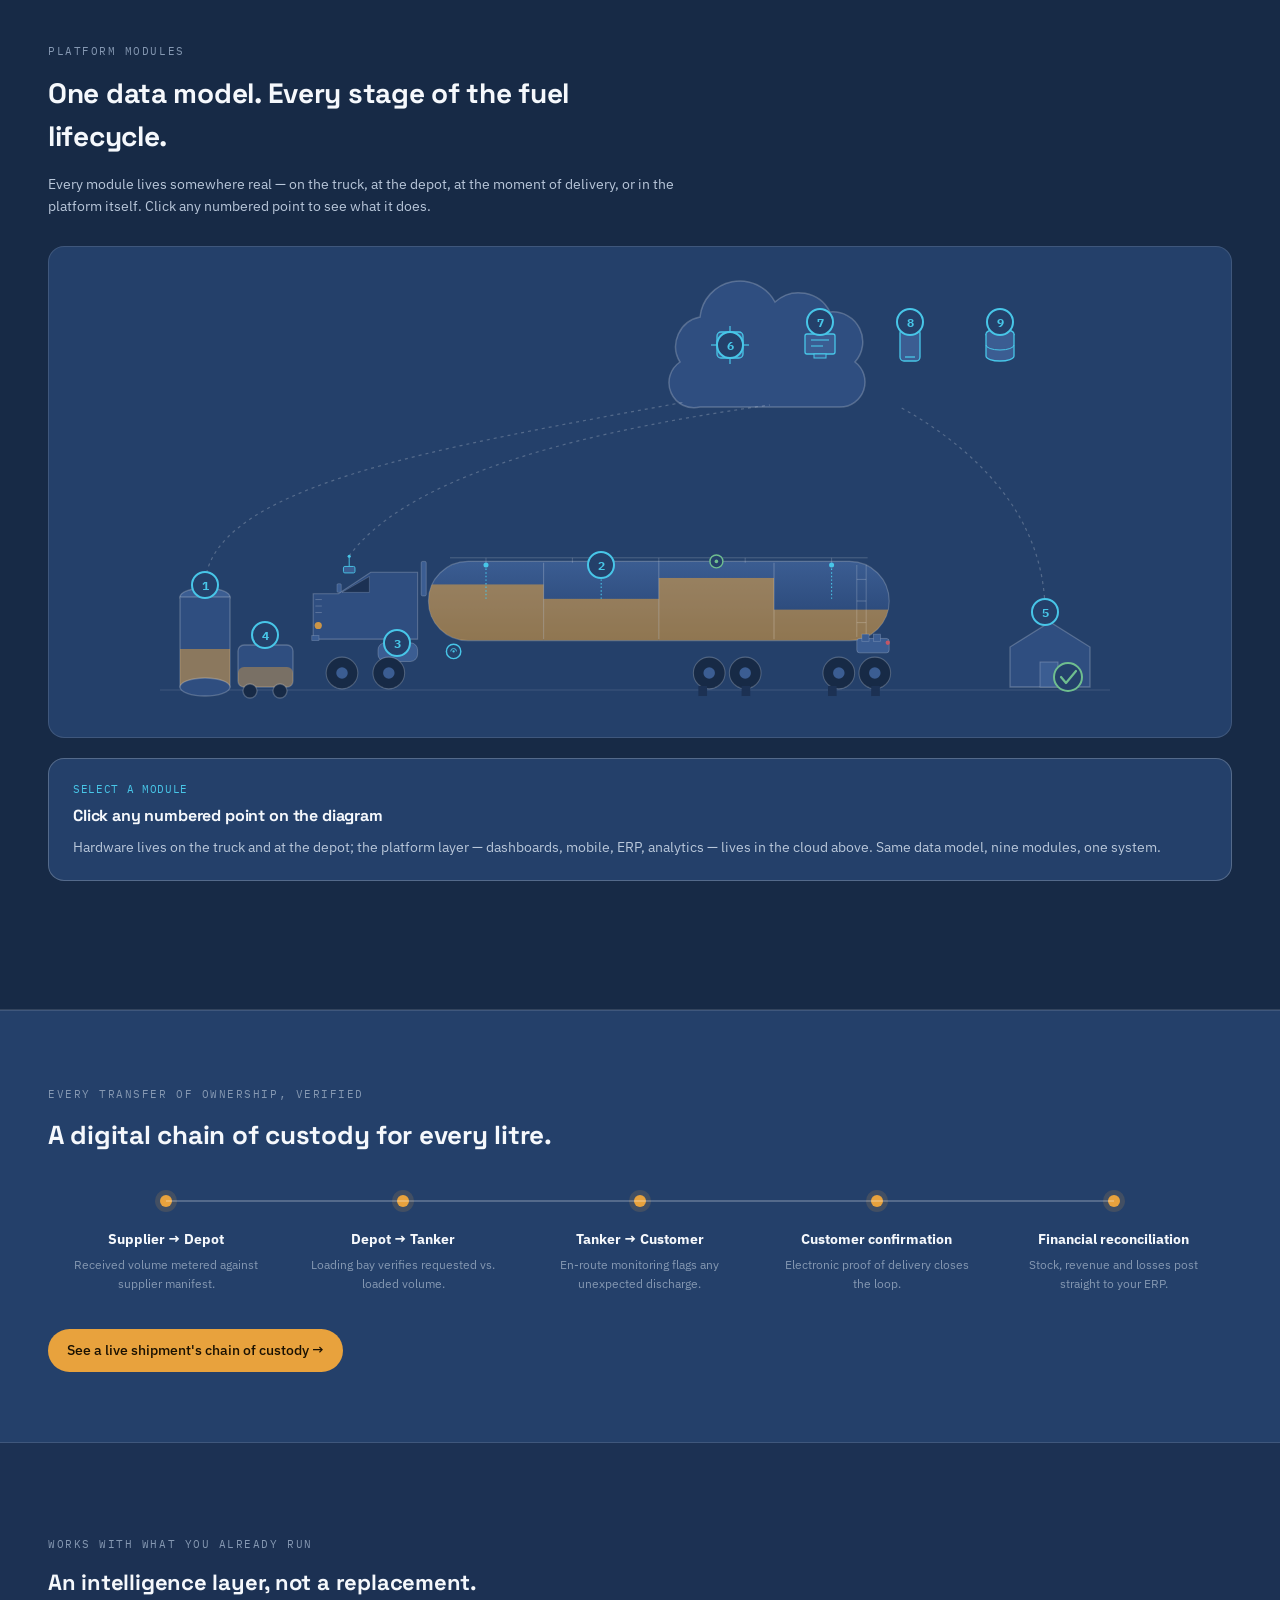
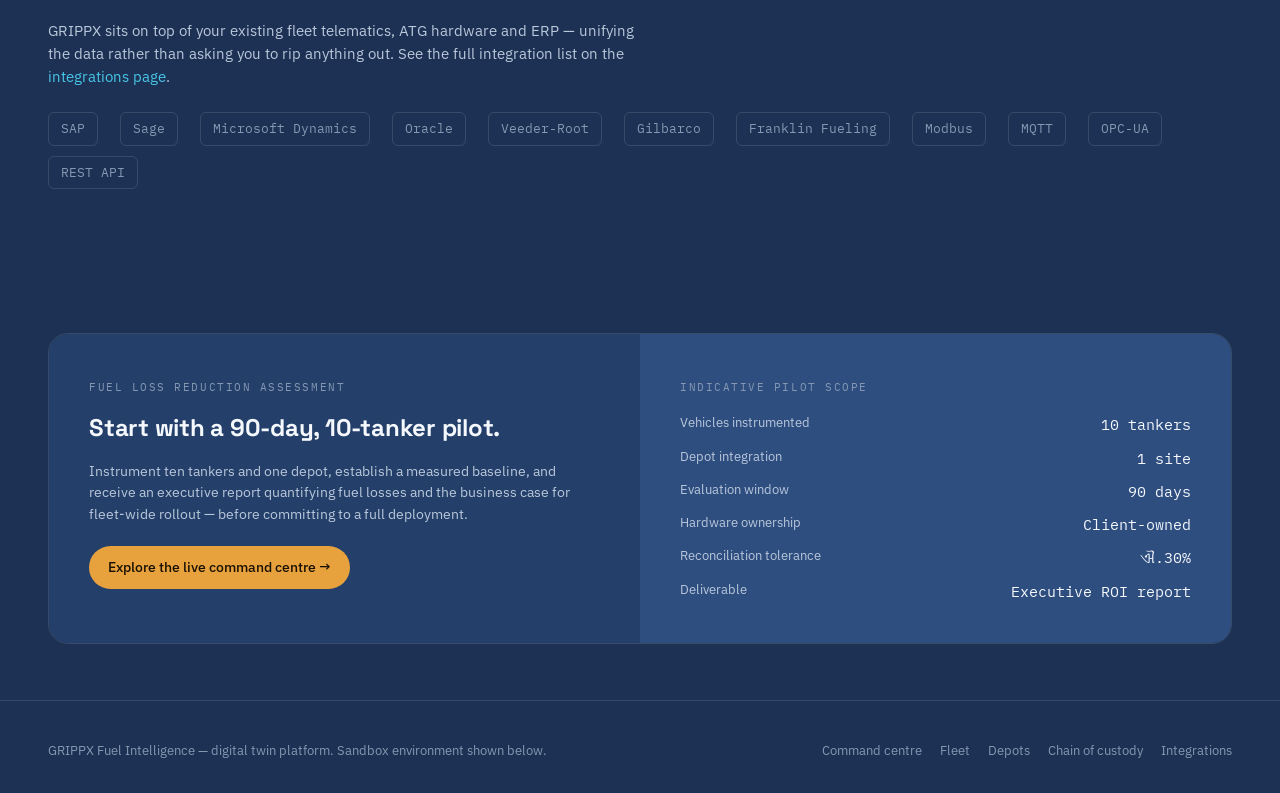
==== commit 268225e6: "Add files via upload" ====
--- a/index.html
+++ b/index.html
@@ -54,6 +54,21 @@
   .module-list{ display:grid; grid-template-columns:repeat(3,1fr); gap:1px; background:var(--line); border:1px solid var(--line); border-radius:16px; overflow:hidden; }
   @media (max-width:880px){ .module-list{ grid-template-columns:1fr 1fr; } }
   @media (max-width:600px){ .module-list{ grid-template-columns:1fr; } }
+
+  .module-pin{ cursor:pointer; }
+  .module-pin circle.pin-ring{ fill:var(--panel); stroke:var(--cyan); stroke-width:2; transition:all .15s; }
+  .module-pin text{ font-size:12px; font-weight:700; fill:var(--cyan); text-anchor:middle; dominant-baseline:central; pointer-events:none; }
+  .module-pin:hover circle.pin-ring{ stroke:var(--amber); }
+  .module-pin.active circle.pin-ring{ fill:var(--amber); stroke:var(--amber); }
+  .module-pin.active text{ fill:#1A1102; }
+  .module-pin circle.pin-pulse{ fill:none; stroke:var(--cyan); stroke-width:1.5; opacity:0; }
+  .module-pin.active circle.pin-pulse{ opacity:0.5; animation:pin-pulse 1.8s infinite; }
+  @keyframes pin-pulse{ 0%{ r:14; opacity:0.5; } 100%{ r:26; opacity:0; } }
+  .diagram-desc{
+    background:var(--panel); border:1px solid var(--line-strong); border-radius:var(--radius-lg);
+    padding:22px 24px; margin-bottom:40px; min-height:110px; transition:border-color .15s;
+  }
+  .diagram-desc .num{ font-family:var(--font-mono); font-size:11px; color:var(--cyan); letter-spacing:0.06em; }
   .module{ background:var(--panel); padding:24px; }
   .module .tagchip{ display:inline-block; font-family:var(--font-mono); font-size:10.5px; color:var(--cyan); border:1px solid rgba(72,198,232,0.3); background:rgba(72,198,232,0.07); padding:3px 8px; border-radius:5px; margin-bottom:12px; }
   .module h4{ font-size:15.5px; margin-bottom:8px; }
@@ -191,17 +206,165 @@
 <section class="section" id="modules" style="background:var(--ink); border-top:1px solid var(--line); border-bottom:1px solid var(--line);">
   <div class="wrap">
     <span class="eyebrow">Platform modules</span>
-    <h2 style="font-size:28px; margin:10px 0 34px; max-width:640px;">One data model. Every stage of the fuel lifecycle.</h2>
-    <div class="module-list">
-      <div class="module"><span class="tagchip">Module 01</span><h4>Wetstock management</h4><p>Live tank levels, automatic tank gauging and reconciliation against a 0.3% variance tolerance at every depot.</p></div>
-      <div class="module"><span class="tagchip">Module 02</span><h4>Tanker intelligence</h4><p>Independent monitoring of every compartment, with loading verification and en-route discharge detection.</p></div>
-      <div class="module"><span class="tagchip">Module 03</span><h4>Truck fuel consumption</h4><p>Separate telemetry for the vehicle's own diesel tank — theft alerts, idle burn, litres per kilometre.</p></div>
-      <div class="module"><span class="tagchip">Module 04</span><h4>Bulk fuel &amp; bowsers</h4><p>Static tanks, bowsers and generators with authorised dispensing and a full audit trail of who drew fuel, when.</p></div>
-      <div class="module"><span class="tagchip">Module 05</span><h4>Delivery verification</h4><p>Electronic proof of delivery — GPS-verified signature, timestamp, photos and delivered volume against the order.</p></div>
-      <div class="module"><span class="tagchip">Module 06</span><h4>Operational intelligence</h4><p>Abnormal fuel movement, leak detection, driver risk index, predicted stock-outs and route optimisation — from the same telemetry stream, not a generic model bolted on top.</p></div>
-      <div class="module"><span class="tagchip">Module 07</span><h4>Executive dashboards</h4><p>Role-based views for CEOs, operations managers and finance — inventory, losses, revenue and fleet status in one screen.</p></div>
-      <div class="module"><span class="tagchip">Module 08</span><h4>Mobile applications</h4><p>Drivers get trips and digital paperwork; technicians get calibration and maintenance; managers get everything.</p></div>
-      <div class="module"><span class="tagchip">Module 09</span><h4>ERP &amp; system integration</h4><p>Open integration with SAP, Sage, Microsoft Dynamics, Oracle and existing ATG hardware — no rip and replace.</p></div>
+    <h2 style="font-size:28px; margin:10px 0 16px; max-width:640px;">One data model. Every stage of the fuel lifecycle.</h2>
+    <p style="color:var(--text-dim); font-size:14px; max-width:640px; margin-bottom:8px;">Every module lives somewhere real — on the truck, at the depot, at the moment of delivery, or in the platform itself. Click any numbered point to see what it does.</p>
+
+    <div style="margin:28px 0 20px; padding:20px 10px 10px; background:var(--panel); border:1px solid var(--line); border-radius:var(--radius-lg);">
+      <svg viewBox="0 0 1000 460" width="100%" height="auto" style="display:block; max-width:1000px; margin:0 auto;" xmlns="http://www.w3.org/2000/svg" id="module-diagram">
+        <defs>
+          <linearGradient id="tankBody" x1="0" y1="0" x2="0" y2="1">
+            <stop offset="0%" stop-color="var(--panel-3)"/>
+            <stop offset="55%" stop-color="var(--panel-2)"/>
+            <stop offset="100%" stop-color="var(--panel)"/>
+          </linearGradient>
+          <clipPath id="tankClip"><rect x="220" y="145" width="640" height="110" rx="55"/></clipPath>
+        </defs>
+
+        <line x1="20" y1="423" x2="970" y2="423" stroke="var(--line)" stroke-width="1"/>
+
+        <!-- ============ CLOUD / PLATFORM ============ -->
+        <path d="M540,95 a30,30 0 0 1 20,-45 a40,40 0 0 1 75,-15 a35,35 0 0 1 55,10 a30,30 0 0 1 25,50 a25,25 0 0 1 -15,45 L560,140 a25,25 0 0 1 -20,-45 Z"
+          fill="var(--panel-2)" stroke="var(--line-strong)" stroke-width="1.5"/>
+        <g transform="translate(590,78)">
+          <rect x="-13" y="-13" width="26" height="26" rx="4" fill="var(--panel-3)" stroke="var(--cyan)" stroke-width="1.3"/>
+          <rect x="-6" y="-6" width="12" height="12" rx="1.5" fill="none" stroke="var(--cyan)" stroke-width="1.2"/>
+          <line x1="0" y1="-13" x2="0" y2="-19" stroke="var(--cyan)" stroke-width="1.2"/>
+          <line x1="0" y1="13" x2="0" y2="19" stroke="var(--cyan)" stroke-width="1.2"/>
+          <line x1="-13" y1="0" x2="-19" y2="0" stroke="var(--cyan)" stroke-width="1.2"/>
+          <line x1="13" y1="0" x2="19" y2="0" stroke="var(--cyan)" stroke-width="1.2"/>
+        </g>
+        <g transform="translate(680,78)">
+          <rect x="-15" y="-11" width="30" height="20" rx="2" fill="var(--panel-3)" stroke="var(--cyan)" stroke-width="1.3"/>
+          <line x1="-9" y1="-5" x2="9" y2="-5" stroke="var(--cyan)" stroke-width="1.1"/>
+          <line x1="-9" y1="1" x2="3" y2="1" stroke="var(--cyan)" stroke-width="1.1"/>
+          <rect x="-6" y="9" width="12" height="4" fill="var(--panel-3)" stroke="var(--cyan)" stroke-width="1"/>
+        </g>
+        <g transform="translate(770,78)">
+          <rect x="-10" y="-16" width="20" height="32" rx="4" fill="var(--panel-3)" stroke="var(--cyan)" stroke-width="1.3"/>
+          <line x1="-5" y1="12" x2="5" y2="12" stroke="var(--cyan)" stroke-width="1.3"/>
+        </g>
+        <g transform="translate(860,78)">
+          <ellipse cx="0" cy="-11" rx="14" ry="5" fill="var(--panel-3)" stroke="var(--cyan)" stroke-width="1.3"/>
+          <path d="M-14,-11 L-14,11 a14,5 0 0 0 28,0 L14,-11" fill="var(--panel-3)" stroke="var(--cyan)" stroke-width="1.3"/>
+          <path d="M-14,0 a14,5 0 0 0 28,0" fill="none" stroke="var(--cyan)" stroke-width="1"/>
+        </g>
+
+        <path d="M65,320 C65,220 300,180 545,135" fill="none" stroke="var(--line-strong)" stroke-width="1.2" stroke-dasharray="3 4"/>
+        <path d="M209,289 C260,220 400,170 630,138" fill="none" stroke="var(--line-strong)" stroke-width="1.2" stroke-dasharray="3 4"/>
+        <path d="M905,345 C905,260 850,190 760,140" fill="none" stroke="var(--line-strong)" stroke-width="1.2" stroke-dasharray="3 4"/>
+
+        <!-- ============ DEPOT ============ -->
+        <ellipse cx="65" cy="330" rx="25" ry="9" fill="var(--panel-3)" stroke="var(--line-strong)" stroke-width="1.3"/>
+        <rect x="40" y="330" width="50" height="90" fill="var(--panel-2)" stroke="var(--line-strong)" stroke-width="1.3"/>
+        <rect x="40" y="382" width="50" height="38" fill="var(--amber)" opacity="0.5"/>
+        <ellipse cx="65" cy="420" rx="25" ry="9" fill="var(--panel-2)" stroke="var(--line-strong)" stroke-width="1.3"/>
+        <rect x="98" y="378" width="55" height="42" rx="6" fill="var(--panel-2)" stroke="var(--line-strong)" stroke-width="1.3"/>
+        <rect x="98" y="400" width="55" height="20" rx="6" fill="var(--amber)" opacity="0.4"/>
+        <circle cx="110" cy="424" r="7" fill="var(--ink)" stroke="var(--line-strong)" stroke-width="1.3"/>
+        <circle cx="140" cy="424" r="7" fill="var(--ink)" stroke="var(--line-strong)" stroke-width="1.3"/>
+
+        <!-- ============ TRUCK ============ -->
+        <g transform="translate(130,190) scale(0.72)">
+          <rect x="220" y="145" width="640" height="110" rx="55" fill="url(#tankBody)" stroke="var(--line-strong)" stroke-width="1.5"/>
+          <g clip-path="url(#tankClip)">
+            <rect x="220" y="177" width="160" height="78" fill="var(--amber)" opacity="0.55"/>
+            <rect x="380" y="197" width="160" height="58" fill="var(--amber)" opacity="0.55"/>
+            <rect x="540" y="168" width="160" height="87" fill="var(--amber)" opacity="0.55"/>
+            <rect x="700" y="212" width="160" height="43" fill="var(--amber)" opacity="0.55"/>
+          </g>
+          <line x1="380" y1="147" x2="380" y2="253" stroke="var(--line-strong)" stroke-width="1.5"/>
+          <line x1="540" y1="147" x2="540" y2="253" stroke="var(--line-strong)" stroke-width="1.5"/>
+          <line x1="700" y1="147" x2="700" y2="253" stroke="var(--line-strong)" stroke-width="1.5"/>
+
+          <line x1="250" y1="140" x2="830" y2="140" stroke="var(--line-strong)" stroke-width="1.2"/>
+          <g stroke="var(--line-strong)" stroke-width="1.2">
+            <line x1="300" y1="140" x2="300" y2="147"/><line x1="420" y1="140" x2="420" y2="147"/>
+            <line x1="540" y1="140" x2="540" y2="147"/><line x1="660" y1="140" x2="660" y2="147"/>
+            <line x1="780" y1="140" x2="780" y2="147"/>
+          </g>
+          <g stroke="var(--line-strong)" stroke-width="1.3">
+            <line x1="815" y1="150" x2="815" y2="250"/><line x1="828" y1="150" x2="828" y2="250"/>
+            <line x1="815" y1="170" x2="828" y2="170"/><line x1="815" y1="200" x2="828" y2="200"/><line x1="815" y1="230" x2="828" y2="230"/>
+          </g>
+
+          <g stroke="var(--cyan)" stroke-width="1.5">
+            <line x1="300" y1="150" x2="300" y2="200" stroke-dasharray="2 3"/>
+            <line x1="460" y1="150" x2="460" y2="200" stroke-dasharray="2 3"/>
+            <line x1="780" y1="150" x2="780" y2="200" stroke-dasharray="2 3"/>
+          </g>
+          <circle cx="300" cy="150" r="3.5" fill="var(--cyan)"/>
+          <circle cx="460" cy="150" r="3.5" fill="var(--cyan)"/>
+          <circle cx="780" cy="150" r="3.5" fill="var(--cyan)"/>
+
+          <circle cx="620" cy="145" r="9" fill="var(--panel)" stroke="var(--sage)" stroke-width="2"/>
+          <circle cx="620" cy="145" r="2.5" fill="var(--sage)"/>
+
+          <path d="M60,253 L60,190 L95,190 L140,160 L205,160 L205,253 Z" fill="var(--panel-2)" stroke="var(--line-strong)" stroke-width="1.5"/>
+          <path d="M100,188 L138,166 L138,188 Z" fill="var(--ink-2)" stroke="var(--line-strong)" stroke-width="1"/>
+          <g stroke="var(--line-strong)" stroke-width="1.3">
+            <line x1="63" y1="198" x2="72" y2="198"/><line x1="63" y1="207" x2="72" y2="207"/><line x1="63" y1="216" x2="72" y2="216"/>
+          </g>
+          <circle cx="67" cy="234" r="5" fill="var(--amber)" opacity="0.85"/>
+          <rect x="58" y="248" width="10" height="7" fill="var(--panel-3)" stroke="var(--line-strong)" stroke-width="1"/>
+          <rect x="93" y="176" width="6" height="12" rx="1.5" fill="var(--panel-3)" stroke="var(--line-strong)" stroke-width="1"/>
+          <rect x="210" y="145" width="7" height="48" rx="2" fill="var(--panel-3)" stroke="var(--line-strong)" stroke-width="1.2"/>
+
+          <rect x="150" y="258" width="55" height="26" rx="10" fill="var(--panel-3)" stroke="var(--line-strong)" stroke-width="1.3"/>
+
+          <rect x="815" y="252" width="45" height="20" rx="4" fill="var(--panel-3)" stroke="var(--line-strong)" stroke-width="1.3"/>
+          <rect x="822" y="246" width="10" height="10" fill="var(--panel-3)" stroke="var(--line-strong)" stroke-width="1"/>
+          <rect x="838" y="246" width="10" height="10" fill="var(--panel-3)" stroke="var(--line-strong)" stroke-width="1"/>
+          <circle cx="858" cy="258" r="3" fill="var(--red)" opacity="0.8"/>
+
+          <circle cx="255" cy="270" r="10" fill="var(--panel)" stroke="var(--cyan)" stroke-width="2"/>
+          <path d="M251,270 a4,4 0 0 1 8,0" fill="none" stroke="var(--cyan)" stroke-width="1.3"/>
+          <circle cx="255" cy="270" r="1.6" fill="var(--cyan)"/>
+
+          <rect x="102" y="152" width="16" height="9" rx="2" fill="var(--panel-3)" stroke="var(--cyan)" stroke-width="1.3"/>
+          <line x1="110" y1="152" x2="110" y2="140" stroke="var(--cyan)" stroke-width="1.3"/>
+          <circle cx="110" cy="138" r="2.2" fill="var(--cyan)"/>
+
+          <g fill="var(--ink)" stroke="var(--line-strong)" stroke-width="1.5">
+            <circle cx="100" cy="300" r="22"/><circle cx="165" cy="300" r="22"/>
+            <circle cx="610" cy="300" r="22"/><circle cx="660" cy="300" r="22"/>
+            <circle cx="790" cy="300" r="22"/><circle cx="840" cy="300" r="22"/>
+          </g>
+          <g fill="var(--panel-3)">
+            <circle cx="100" cy="300" r="8"/><circle cx="165" cy="300" r="8"/>
+            <circle cx="610" cy="300" r="8"/><circle cx="660" cy="300" r="8"/>
+            <circle cx="790" cy="300" r="8"/><circle cx="840" cy="300" r="8"/>
+          </g>
+          <g fill="var(--ink-2)">
+            <rect x="595" y="318" width="12" height="14"/><rect x="655" y="318" width="12" height="14"/>
+            <rect x="775" y="318" width="12" height="14"/><rect x="835" y="318" width="12" height="14"/>
+          </g>
+        </g>
+
+        <!-- ============ DELIVERY POINT ============ -->
+        <path d="M870,380 L870,420 L950,420 L950,380 L910,355 Z" fill="var(--panel-2)" stroke="var(--line-strong)" stroke-width="1.3"/>
+        <rect x="900" y="395" width="18" height="25" fill="var(--panel-3)" stroke="var(--line-strong)" stroke-width="1"/>
+        <circle cx="928" cy="410" r="14" fill="var(--panel)" stroke="var(--sage)" stroke-width="2"/>
+        <path d="M921,410 l5,6 l10,-12" fill="none" stroke="var(--sage)" stroke-width="2.2" stroke-linecap="round" stroke-linejoin="round"/>
+
+        <!-- ============ MODULE PINS ============ -->
+        <g id="module-pins" font-family="var(--font-mono)">
+          <g class="module-pin" data-module="1" transform="translate(65,318)"><circle class="pin-pulse" r="14"/><circle class="pin-ring" r="13"/><text>1</text></g>
+          <g class="module-pin" data-module="4" transform="translate(125,368)"><circle class="pin-pulse" r="14"/><circle class="pin-ring" r="13"/><text>4</text></g>
+          <g class="module-pin" data-module="2" transform="translate(461,298)"><circle class="pin-pulse" r="14"/><circle class="pin-ring" r="13"/><text>2</text></g>
+          <g class="module-pin" data-module="3" transform="translate(257,376)"><circle class="pin-pulse" r="14"/><circle class="pin-ring" r="13"/><text>3</text></g>
+          <g class="module-pin" data-module="5" transform="translate(905,345)"><circle class="pin-pulse" r="14"/><circle class="pin-ring" r="13"/><text>5</text></g>
+          <g class="module-pin" data-module="6" transform="translate(590,78)"><circle class="pin-pulse" r="14"/><circle class="pin-ring" r="13"/><text>6</text></g>
+          <g class="module-pin" data-module="7" transform="translate(680,55)"><circle class="pin-pulse" r="14"/><circle class="pin-ring" r="13"/><text>7</text></g>
+          <g class="module-pin" data-module="8" transform="translate(770,55)"><circle class="pin-pulse" r="14"/><circle class="pin-ring" r="13"/><text>8</text></g>
+          <g class="module-pin" data-module="9" transform="translate(860,55)"><circle class="pin-pulse" r="14"/><circle class="pin-ring" r="13"/><text>9</text></g>
+        </g>
+      </svg>
+    </div>
+
+    <div class="diagram-desc" id="module-desc">
+      <div class="num">SELECT A MODULE</div>
+      <h4 style="font-size:16px; margin:6px 0 8px;">Click any numbered point on the diagram</h4>
+      <p style="font-size:13.5px; color:var(--text-dim); line-height:1.6;">Hardware lives on the truck and at the depot; the platform layer — dashboards, mobile, ERP, analytics — lives in the cloud above. Same data model, nine modules, one system.</p>
     </div>
   </div>
 </section>
@@ -275,5 +438,30 @@
 
 <script src="js/data.js"></script>
 <script src="js/app.js"></script>
+<script>
+  const HOMEPAGE_MODULES = {
+    1:{title:'Wetstock management', desc:'Live tank levels, automatic tank gauging and reconciliation against a 0.3% variance tolerance at every depot.'},
+    2:{title:'Tanker intelligence', desc:'Independent monitoring of every compartment, with loading verification and en-route discharge detection.'},
+    3:{title:'Truck fuel consumption', desc:"Separate telemetry for the vehicle's own diesel tank — theft alerts, idle burn, litres per kilometre."},
+    4:{title:'Bulk fuel & bowsers', desc:'Static tanks, bowsers and generators with authorised dispensing and a full audit trail of who drew fuel, when.'},
+    5:{title:'Delivery verification', desc:'Electronic proof of delivery — GPS-verified signature, timestamp, photos and delivered volume against the order.'},
+    6:{title:'Operational intelligence', desc:'Abnormal fuel movement, leak detection, driver risk index, predicted stock-outs and route optimisation — from the same telemetry stream, not a generic model bolted on top.'},
+    7:{title:'Executive dashboards', desc:'Role-based views for CEOs, operations managers and finance — inventory, losses, revenue and fleet status in one screen.'},
+    8:{title:'Mobile applications', desc:'Drivers get trips and digital paperwork; technicians get calibration and maintenance; managers get everything.'},
+    9:{title:'ERP & system integration', desc:'Open integration with SAP, Sage, Microsoft Dynamics, Oracle and existing ATG hardware — no rip and replace.'},
+  };
+  document.querySelectorAll('.module-pin').forEach(pin=>{
+    pin.addEventListener('click', ()=>{
+      document.querySelectorAll('.module-pin').forEach(p=>p.classList.remove('active'));
+      pin.classList.add('active');
+      const m = HOMEPAGE_MODULES[pin.dataset.module];
+      const n = pin.dataset.module.padStart(2,'0');
+      document.getElementById('module-desc').innerHTML = `
+        <div class="num">MODULE ${n}</div>
+        <h4 style="font-size:16px; margin:6px 0 8px;">${m.title}</h4>
+        <p style="font-size:13.5px; color:var(--text-dim); line-height:1.6;">${m.desc}</p>`;
+    });
+  });
+</script>
 </body>
 </html>
